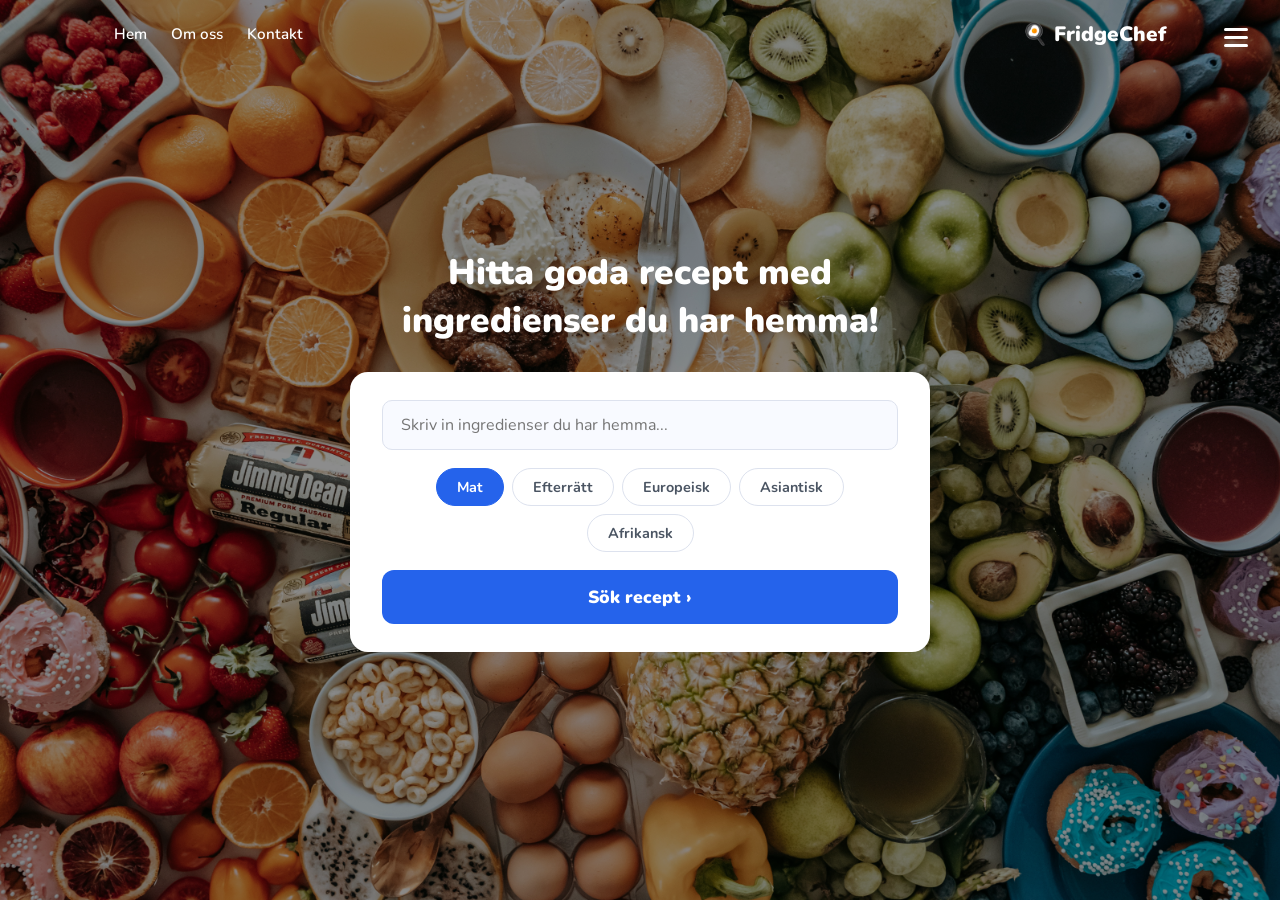
==== HTML/index.html @ 96c6edc0 "final-projekt Sorterade filer" ====
<!doctype html>
<html lang="sv">
  <head>
    <meta charset="UTF-8" />
    <meta name="viewport" content="width=device-width, initial-scale=1.0" />
    <title>FridgeChef</title>
    <link rel="stylesheet" href="../css/style.css" />
  </head>
  <body>
    <header>
      <div class="header-inner">
        <nav>
          <ul>
            <li><a href="index.html">Hem</a></li>
            <li><a href="about.html">Om oss</a></li>
            <li><a href="contact.html">Kontakt</a></li>
          </ul>
        </nav>
        <a href="index.html" class="logo">🍳 FridgeChef</a>
      </div>

      <button id="hamburger">
        <span></span>
        <span></span>
        <span></span>
      </button>

      <div id="side-panel">
        <button id="close-btn">✕</button>
        <a href="#">Logga in</a>
        <a href="#">Bli medlem</a>
      </div>
    </header>

    <main>
      <section class="hero">
        <div class="hero-overlay">
          <h1>Hitta goda recept med ingredienser du har hemma!</h1>

          <div class="hero-card">
            <input
              type="text"
              id="ingredient-input"
              placeholder="Skriv in ingredienser du har hemma..."
            />

            <div class="filter-row">
              <button class="filter-btn active">Mat</button>
              <button class="filter-btn">Efterrätt</button>
              <button class="filter-btn">Europeisk</button>
              <button class="filter-btn">Asiantisk</button>
              <button class="filter-btn">Afrikansk</button>
            </div>

            <button class="search-btn">Sök recept ›</button>
          </div>
        </div>
      </section>
    </main>
    <script src="../js/app.js"></script>
  </body>
</html>
---- css/style.css ----
@import url('https://fonts.googleapis.com/css2?family=Nunito:wght@400;600;700;900&display=swap');

* {
  margin: 0;
  padding: 0;
  box-sizing: border-box;
}

body {
  font-family: 'Nunito', sans-serif;
}

/* ── HEADER ── */
header {
  position: absolute;
  top: 0;
  left: 0;
  right: 0;
  z-index: 10;
}

.header-inner {
  max-width: 1100px;
  margin: 0 auto;
  padding: 20px 24px;
  display: flex;
  align-items: center;
  justify-content: space-between;
}

.logo {
  color: white;
  font-size: 1.3rem;
  font-weight: 900;
  text-decoration: none;
}

nav ul {
  list-style: none;
  display: flex;
  gap: 24px;
}

nav ul li a {
  color: white;
  text-decoration: none;
  font-size: 0.95rem;
  font-weight: 600;
}

nav ul li a:hover {
  text-decoration: underline;
}

/* ── HERO ── */
.hero {
  min-height: 100vh;
  background-color: #a89070;
  background-image: url('../hero.jpg');
  background-size: cover;
  background-position: center;
  display: flex;
  align-items: center;
  justify-content: center;
}

/* genomskinligt bakgrund */
.hero-overlay {
  min-height: 100vh;
  width: 100%;
  background-color: rgba(0, 0, 0, 0.45);
  display: flex;
  flex-direction: column;
  align-items: center;
  justify-content: center;
  text-align: center;
  padding: 24px;
}

.hero-overlay h1 {
  color: white;
  font-size: 2.2rem;
  font-weight: 900;
  margin-bottom: 28px;
  max-width: 600px;
}

/* ── vit kort ── */
.hero-card {
  background-color: white;
  border-radius: 18px;
  padding: 28px 32px;
  width: 100%;
  max-width: 580px;
}

#ingredient-input {
  width: 100%;
  padding: 13px 18px;
  border: 1.5px solid #dde2ee;
  border-radius: 10px;
  font-family: 'Nunito', sans-serif;
  font-size: 1rem;
  margin-bottom: 18px;
  background-color: #f8faff;
}

#ingredient-input:focus {
  border-color: #2563eb;
  outline: none;
}

/* ── filter knapp ── */
.filter-row {
  display: flex;
  gap: 8px;
  justify-content: center;
  flex-wrap: wrap;
  margin-bottom: 18px;
}

.filter-btn {
  padding: 8px 20px;
  border-radius: 999px;
  border: 1.5px solid #dde2ee;
  background-color: white;
  color: #4b5563;
  font-family: 'Nunito', sans-serif;
  font-size: 0.9rem;
  font-weight: 700;
  cursor: pointer;
}

.filter-btn:hover {
  border-color: #2563eb;
  color: #2563eb;
}

.filter-btn.active {
  background-color: #2563eb;
  border-color: #2563eb;
  color: white;
}

/* ── sök knapp ── */
.search-btn {
  width: 100%;
  padding: 15px;
  background-color: #2563eb;
  color: white;
  border: none;
  border-radius: 12px;
  font-family: 'Nunito', sans-serif;
  font-size: 1.1rem;
  font-weight: 900;
  cursor: pointer;
}

.search-btn:hover {
  background-color: #1d4ed8;
}

/* ── FOOTER ── */
footer {
  background-color: #1a1f36;
  color: white;
  text-align: center;
  padding: 20px;
  font-size: 0.9rem;
}

/* ── hamburgare menu ── */
#hamburger {
  background-color: transparent;
  border: none;
  cursor: pointer;
  display: flex;
  flex-direction: column;
  gap: 5px;
  padding: 8px;
  position: absolute;
  top: 20px;
  right: 24px;
}

#hamburger span {
  display: block;
  width: 24px;
  height: 3px;
  background-color: white;
  border-radius: 3px;
}

/* ── side panel ── */
#side-panel {
  position: fixed;
  top: 0;
  right: -20%;
  width: 20%;
  height: 100vh;
  background-color: white;
  padding: 24px;
  display: flex;
  flex-direction: column;
  gap: 16px;
  z-index: 100;
  transition: right 0.3s ease;
}

#side-panel.open {
  right: 0;
}

#side-panel a {
  color: #1a1f36;
  text-decoration: none;
  font-size: 1.1rem;
  font-weight: 700;
}

#side-panel a:hover {
  color: #2563eb;
}

#close-btn {
  background-color: transparent;
  border: none;
  font-size: 1.3rem;
  cursor: pointer;
  color: #1a1f36;
  text-align: right;
  align-self: flex-end;
}

#close-btn:hover {
  color: #2563eb;
}
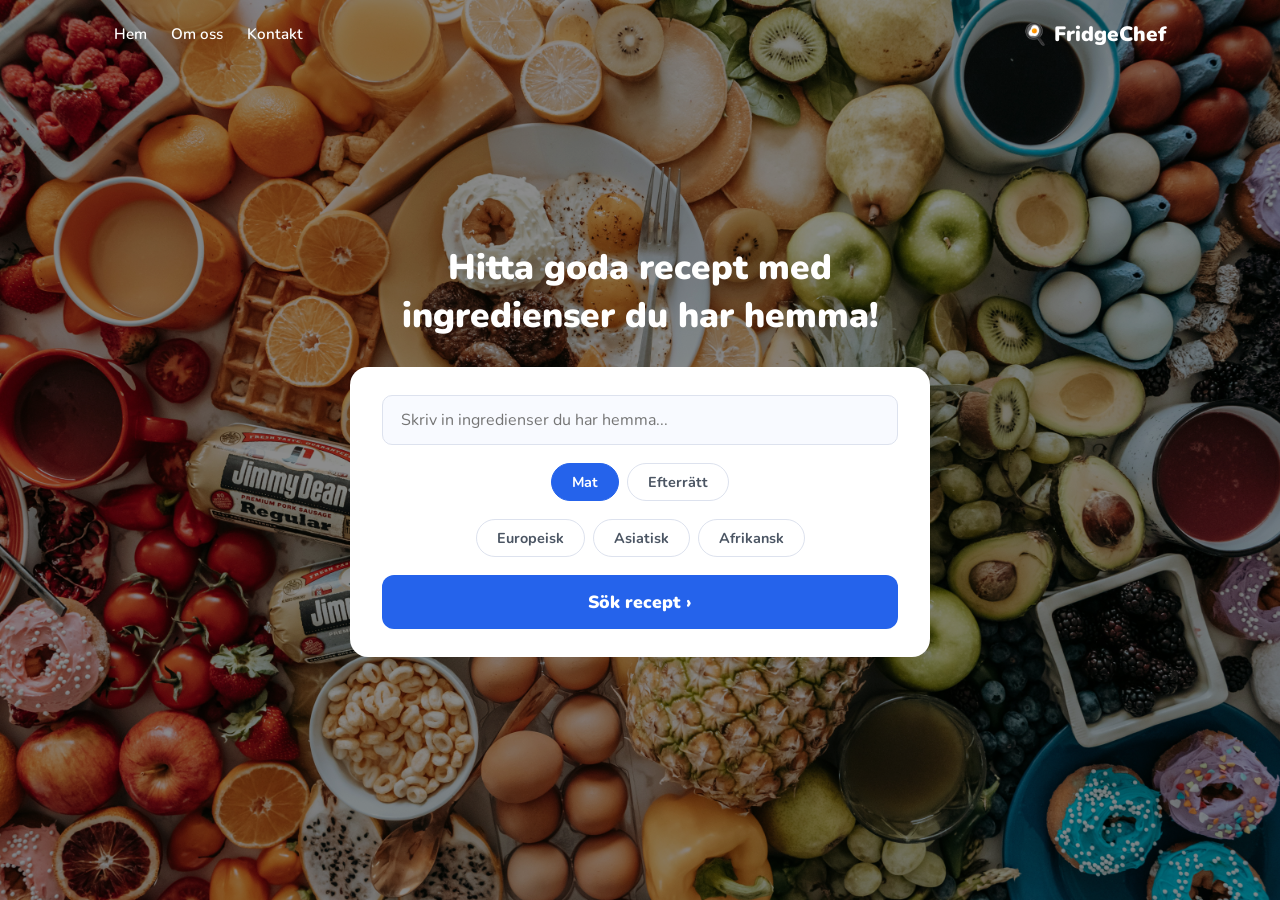
==== commit 395c5aa7: "final-projekt jobbade med final-projekt" ====
--- a/HTML/index.html
+++ b/HTML/index.html
@@ -5,6 +5,8 @@
     <meta name="viewport" content="width=device-width, initial-scale=1.0" />
     <title>FridgeChef</title>
     <link rel="stylesheet" href="../css/style.css" />
+    <link rel="stylesheet" href="../css/result.css" />
+
   </head>
   <body>
     <header>
@@ -18,25 +20,12 @@
         </nav>
         <a href="index.html" class="logo">🍳 FridgeChef</a>
       </div>
-
-      <button id="hamburger">
-        <span></span>
-        <span></span>
-        <span></span>
-      </button>
-
-      <div id="side-panel">
-        <button id="close-btn">✕</button>
-        <a href="#">Logga in</a>
-        <a href="#">Bli medlem</a>
-      </div>
     </header>
 
     <main>
       <section class="hero">
         <div class="hero-overlay">
           <h1>Hitta goda recept med ingredienser du har hemma!</h1>
-
           <div class="hero-card">
             <input
               type="text"
@@ -44,19 +33,22 @@
               placeholder="Skriv in ingredienser du har hemma..."
             />
 
-            <div class="filter-row">
-              <button class="filter-btn active">Mat</button>
-              <button class="filter-btn">Efterrätt</button>
-              <button class="filter-btn">Europeisk</button>
-              <button class="filter-btn">Asiantisk</button>
-              <button class="filter-btn">Afrikansk</button>
-            </div>
+          <div class="filter-row">
+            <button class="filter-btn type-btn active">Mat</button>
+            <button class="filter-btn type-btn">Efterrätt</button>
+          </div>
+
+          <div class="filter-row">
+            <button class="filter-btn region-btn">Europeisk</button>
+            <button class="filter-btn region-btn">Asiatisk</button>
+            <button class="filter-btn region-btn">Afrikansk</button>
+          </div>
 
             <button class="search-btn">Sök recept ›</button>
           </div>
         </div>
       </section>
     </main>
-    <script src="../js/app.js"></script>
+    <script src="../javascript/app.js"></script>
   </body>
 </html>
--- a/css/style.css
+++ b/css/style.css
@@ -10,13 +10,16 @@
   font-family: 'Nunito', sans-serif;
 }
 
-/* ── HEADER ── */
 header {
   position: absolute;
   top: 0;
   left: 0;
   right: 0;
   z-index: 10;
+}
+
+#resultat {
+  padding-top: 80px;
 }
 
 .header-inner {
@@ -29,7 +32,7 @@
 }
 
 .logo {
-  color: white;
+  color: rgb(255, 255, 255);
   font-size: 1.3rem;
   font-weight: 900;
   text-decoration: none;
@@ -38,7 +41,7 @@
 nav ul {
   list-style: none;
   display: flex;
-  gap: 24px;
+  gap: 24px;  
 }
 
 nav ul li a {
@@ -52,7 +55,6 @@
   text-decoration: underline;
 }
 
-/* ── HERO ── */
 .hero {
   min-height: 100vh;
   background-color: #a89070;
@@ -64,7 +66,6 @@
   justify-content: center;
 }
 
-/* genomskinligt bakgrund */
 .hero-overlay {
   min-height: 100vh;
   width: 100%;
@@ -85,7 +86,6 @@
   max-width: 600px;
 }
 
-/* ── vit kort ── */
 .hero-card {
   background-color: white;
   border-radius: 18px;
@@ -110,7 +110,6 @@
   outline: none;
 }
 
-/* ── filter knapp ── */
 .filter-row {
   display: flex;
   gap: 8px;
@@ -142,7 +141,6 @@
   color: white;
 }
 
-/* ── sök knapp ── */
 .search-btn {
   width: 100%;
   padding: 15px;
@@ -160,7 +158,6 @@
   background-color: #1d4ed8;
 }
 
-/* ── FOOTER ── */
 footer {
   background-color: #1a1f36;
   color: white;
@@ -169,69 +166,4 @@
   font-size: 0.9rem;
 }
 
-/* ── hamburgare menu ── */
-#hamburger {
-  background-color: transparent;
-  border: none;
-  cursor: pointer;
-  display: flex;
-  flex-direction: column;
-  gap: 5px;
-  padding: 8px;
-  position: absolute;
-  top: 20px;
-  right: 24px;
-}
 
-#hamburger span {
-  display: block;
-  width: 24px;
-  height: 3px;
-  background-color: white;
-  border-radius: 3px;
-}
-
-/* ── side panel ── */
-#side-panel {
-  position: fixed;
-  top: 0;
-  right: -20%;
-  width: 20%;
-  height: 100vh;
-  background-color: white;
-  padding: 24px;
-  display: flex;
-  flex-direction: column;
-  gap: 16px;
-  z-index: 100;
-  transition: right 0.3s ease;
-}
-
-#side-panel.open {
-  right: 0;
-}
-
-#side-panel a {
-  color: #1a1f36;
-  text-decoration: none;
-  font-size: 1.1rem;
-  font-weight: 700;
-}
-
-#side-panel a:hover {
-  color: #2563eb;
-}
-
-#close-btn {
-  background-color: transparent;
-  border: none;
-  font-size: 1.3rem;
-  cursor: pointer;
-  color: #1a1f36;
-  text-align: right;
-  align-self: flex-end;
-}
-
-#close-btn:hover {
-  color: #2563eb;
-}
--- a/css/result.css
+++ b/css/result.css
@@ -0,0 +1,33 @@
+#resultat {
+  padding-top: 70px;
+  padding-left: 24px;
+  padding-right: 24px;
+  padding-bottom: 40px;
+  background-color: rgb(84, 51, 51);
+  min-height: 100vh;
+  display: flex;
+  flex-wrap: wrap;
+  gap: 16px;
+  justify-content: center;
+}
+
+.recept-kort {
+  background-color: white;
+  border-radius: 12px;
+  border: 1.5px solid #dde2ee;
+  width: 200px;
+  text-align: center;
+  padding: 16px;
+}
+
+.recept-kort img {
+  width: 100%;
+  border-radius: 8px;
+  margin-bottom: 10px;
+}
+
+.recept-kort h3 {
+  font-size: 0.95rem;
+  font-weight: 700;
+  color: #000000; 
+}
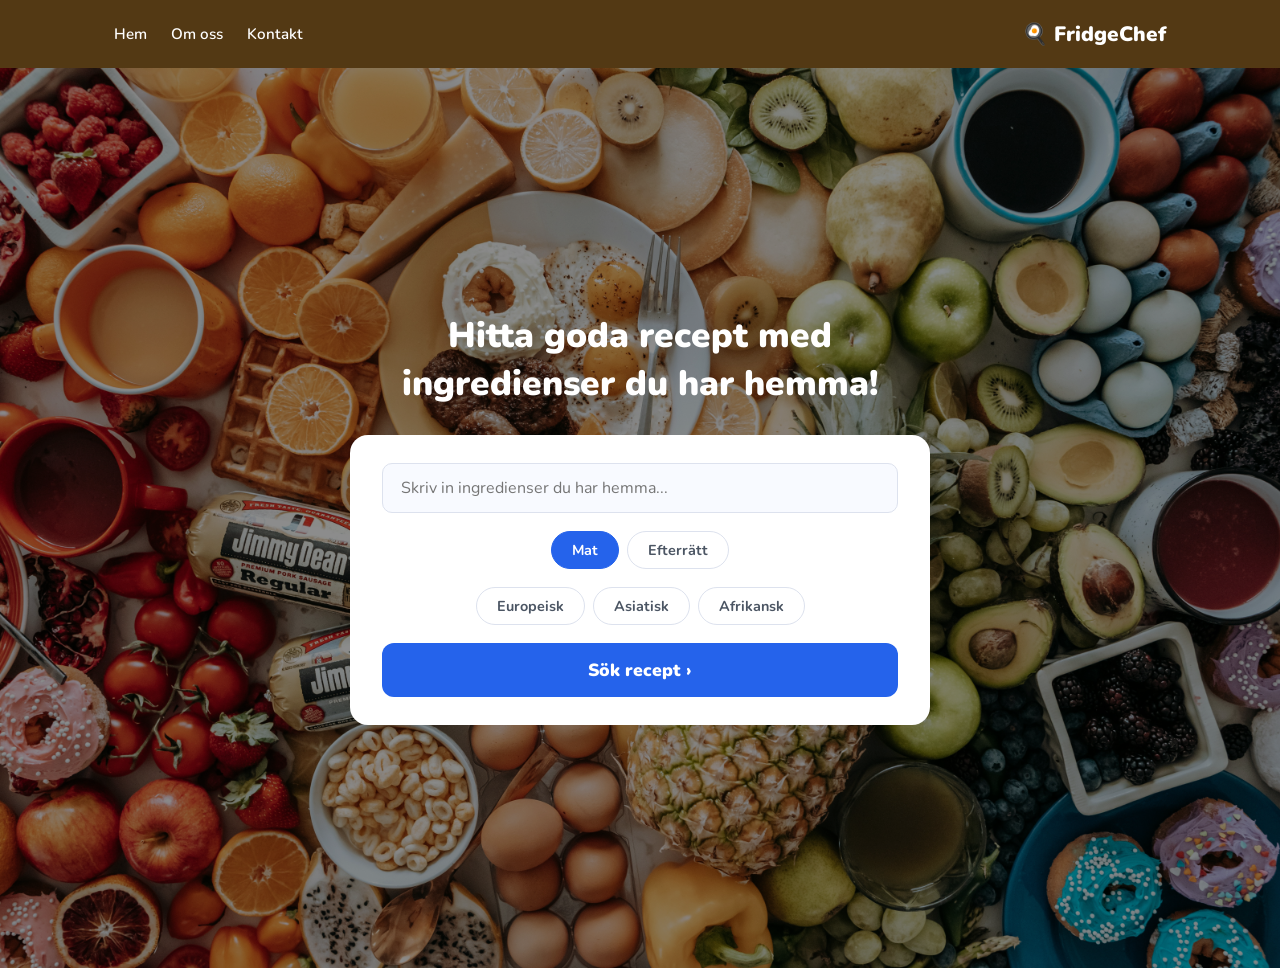
==== commit be9b6f37: "final-projekt fixade lite grejer" ====
--- a/HTML/index.html
+++ b/HTML/index.html
@@ -6,7 +6,6 @@
     <title>FridgeChef</title>
     <link rel="stylesheet" href="../css/style.css" />
     <link rel="stylesheet" href="../css/result.css" />
-
   </head>
   <body>
     <header>
--- a/css/style.css
+++ b/css/style.css
@@ -11,15 +11,10 @@
 }
 
 header {
-  position: absolute;
+  background-color: rgb(83, 57, 20);
   top: 0;
   left: 0;
   right: 0;
-  z-index: 10;
-}
-
-#resultat {
-  padding-top: 80px;
 }
 
 .header-inner {
@@ -158,12 +153,3 @@
   background-color: #1d4ed8;
 }
 
-footer {
-  background-color: #1a1f36;
-  color: white;
-  text-align: center;
-  padding: 20px;
-  font-size: 0.9rem;
-}
-
-
--- a/css/result.css
+++ b/css/result.css
@@ -1,9 +1,9 @@
 #resultat {
-  padding-top: 70px;
+  padding-top: 80px;
   padding-left: 24px;
   padding-right: 24px;
   padding-bottom: 40px;
-  background-color: rgb(84, 51, 51);
+  background-color:#99814a;
   min-height: 100vh;
   display: flex;
   flex-wrap: wrap;
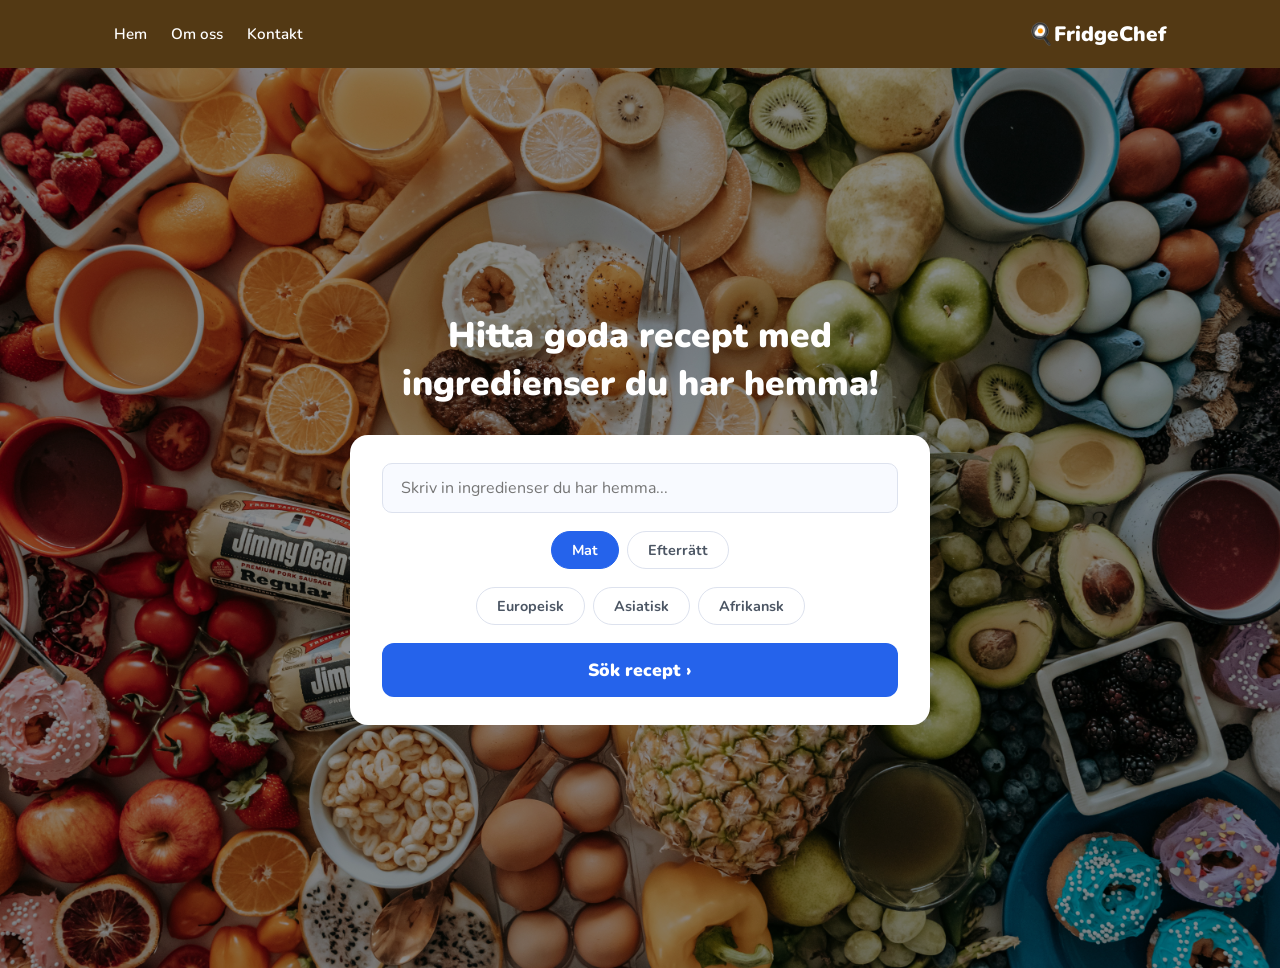
==== commit cc9a1022: "final-projekt fixade grejer" ====
--- a/HTML/index.html
+++ b/HTML/index.html
@@ -17,7 +17,7 @@
             <li><a href="contact.html">Kontakt</a></li>
           </ul>
         </nav>
-        <a href="index.html" class="logo">🍳 FridgeChef</a>
+        <a href="index.html" class="logo">🍳FridgeChef</a>
       </div>
     </header>
 
@@ -47,6 +47,7 @@
           </div>
         </div>
       </section>
+      <div id="resultat"></div>
     </main>
     <script src="../javascript/app.js"></script>
   </body>
--- a/css/style.css
+++ b/css/style.css
@@ -12,9 +12,6 @@
 
 header {
   background-color: rgb(83, 57, 20);
-  top: 0;
-  left: 0;
-  right: 0;
 }
 
 .header-inner {
--- a/css/result.css
+++ b/css/result.css
@@ -3,12 +3,12 @@
   padding-left: 24px;
   padding-right: 24px;
   padding-bottom: 40px;
-  background-color:#99814a;
-  min-height: 100vh;
-  display: flex;
+  background-color: #99814a;
   flex-wrap: wrap;
   gap: 16px;
   justify-content: center;
+  display: none;
+  min-height: 100vh;
 }
 
 .recept-kort {
